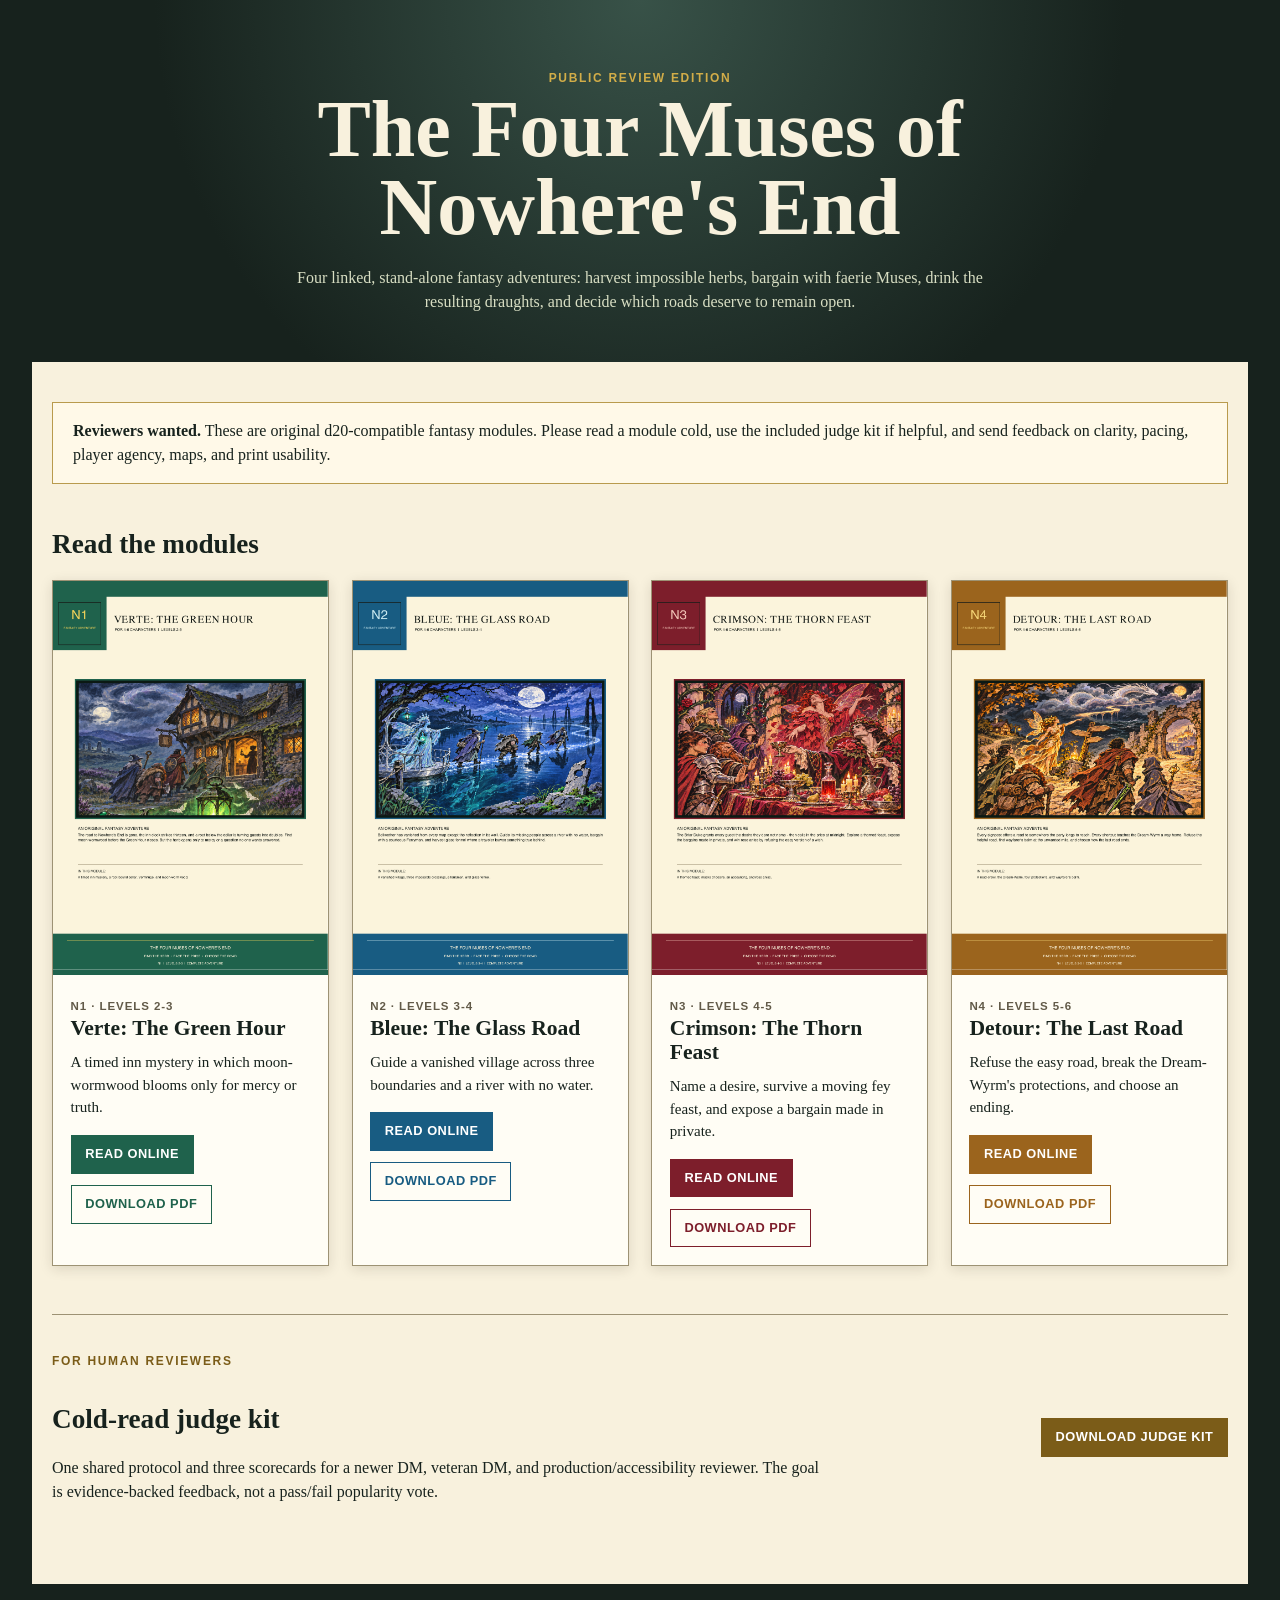
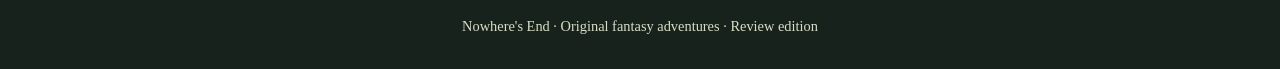
==== docs/index.html @ c0ccd713 "Add public review site" ====
<!doctype html>
<html lang="en">
<head>
  <meta charset="utf-8">
  <meta name="viewport" content="width=device-width, initial-scale=1">
  <title>The Four Muses of Nowhere's End - Review Edition</title>
  <meta name="description" content="Public review edition of four original fantasy adventure modules.">
  <style>
    :root { --ink:#17221d; --paper:#f8f1dd; --gold:#d2ad48; }
    * { box-sizing:border-box; }
    body { margin:0; color:var(--ink); background:#17221d; font:16px/1.5 Georgia, serif; }
    header { padding:4.5rem 1.25rem 3rem; text-align:center; color:var(--paper); background:radial-gradient(circle at 50% 0,#385248,#17221d 66%); }
    .eyebrow { font:700 .75rem/1 Arial,sans-serif; letter-spacing:.14em; text-transform:uppercase; color:var(--gold); }
    h1 { max-width:58rem; margin:.35rem auto; font-size:clamp(2.5rem,7vw,5rem); line-height:.98; }
    header p { max-width:45rem; margin:1.2rem auto 0; color:#d8dec3; }
    main { max-width:76rem; margin:0 auto; padding:2.5rem 1.25rem 4rem; background:var(--paper); }
    .notice { border:1px solid #b99b4d; background:#fff9e8; padding:1rem 1.25rem; margin:0 0 2.5rem; }
    h2 { font-size:1.7rem; margin:2rem 0 1rem; }
    .modules { display:grid; grid-template-columns:repeat(auto-fit,minmax(240px,1fr)); gap:1.4rem; }
    article { display:flex; flex-direction:column; min-height:100%; border:1px solid #9d9274; background:#fffdf5; box-shadow:0 3px 12px #231b0b22; }
    article img { width:100%; display:block; border-bottom:5px solid var(--module); }
    article div { padding:1.1rem; }
    article h3 { margin:0; font-size:1.35rem; line-height:1.1; }
    article p { margin:.65rem 0 1rem; font-size:.94rem; }
    .meta { font:700 .72rem/1 Arial,sans-serif; letter-spacing:.08em; text-transform:uppercase; color:#625a48; }
    .actions { display:flex; gap:.7rem; flex-wrap:wrap; margin-top:auto; }
    a, button { font:700 .8rem/1 Arial,sans-serif; letter-spacing:.04em; text-transform:uppercase; }
    .button { display:inline-block; padding:.75rem .85rem; border:1px solid var(--module); color:#fff; background:var(--module); text-decoration:none; cursor:pointer; }
    .button.alt { background:transparent; color:var(--module); }
    .review { display:grid; grid-template-columns:1fr auto; gap:1.5rem; align-items:center; border-top:1px solid #9d9274; margin-top:3rem; padding-top:2.5rem; }
    .review p { max-width:48rem; }
    dialog { width:min(96vw,1100px); height:min(94vh,900px); border:0; padding:0; box-shadow:0 20px 70px #0008; }
    dialog::backdrop { background:#000b; }
    dialog iframe { width:100%; height:100%; border:0; }
    dialog button { position:absolute; top:.5rem; right:.5rem; z-index:2; padding:.6rem; border:1px solid #fff; background:#17221d; color:#fff; cursor:pointer; }
    footer { text-align:center; color:#d8dec3; padding:2rem 1rem; font-size:.9rem; }
    @media (max-width:600px) { .review { grid-template-columns:1fr; } }
  </style>
</head>
<body>
  <header>
    <div class="eyebrow">Public review edition</div>
    <h1>The Four Muses of Nowhere's End</h1>
    <p>Four linked, stand-alone fantasy adventures: harvest impossible herbs, bargain with faerie Muses, drink the resulting draughts, and decide which roads deserve to remain open.</p>
  </header>
  <main>
    <div class="notice"><strong>Reviewers wanted.</strong> These are original d20-compatible fantasy modules. Please read a module cold, use the included judge kit if helpful, and send feedback on clarity, pacing, player agency, maps, and print usability.</div>
    <h2>Read the modules</h2>
    <section class="modules">
      <article style="--module:#1f624c"><img src="covers/n1.png" alt="Verte: The Green Hour cover"><div><span class="meta">N1 · Levels 2-3</span><h3>Verte: The Green Hour</h3><p>A timed inn mystery in which moon-wormwood blooms only for mercy or truth.</p><nav class="actions"><button class="button" data-pdf="pdf/n1-verte-the-green-hour.pdf">Read online</button><a class="button alt" href="pdf/n1-verte-the-green-hour.pdf" download>Download PDF</a></nav></div></article>
      <article style="--module:#185c82"><img src="covers/n2.png" alt="Bleue: The Glass Road cover"><div><span class="meta">N2 · Levels 3-4</span><h3>Bleue: The Glass Road</h3><p>Guide a vanished village across three boundaries and a river with no water.</p><nav class="actions"><button class="button" data-pdf="pdf/n2-bleue-the-glass-road.pdf">Read online</button><a class="button alt" href="pdf/n2-bleue-the-glass-road.pdf" download>Download PDF</a></nav></div></article>
      <article style="--module:#7d1e2b"><img src="covers/n3.png" alt="Crimson: The Thorn Feast cover"><div><span class="meta">N3 · Levels 4-5</span><h3>Crimson: The Thorn Feast</h3><p>Name a desire, survive a moving fey feast, and expose a bargain made in private.</p><nav class="actions"><button class="button" data-pdf="pdf/n3-crimson-the-thorn-feast.pdf">Read online</button><a class="button alt" href="pdf/n3-crimson-the-thorn-feast.pdf" download>Download PDF</a></nav></div></article>
      <article style="--module:#9b641d"><img src="covers/n4.png" alt="Detour: The Last Road cover"><div><span class="meta">N4 · Levels 5-6</span><h3>Detour: The Last Road</h3><p>Refuse the easy road, break the Dream-Wyrm's protections, and choose an ending.</p><nav class="actions"><button class="button" data-pdf="pdf/n4-detour-the-last-road.pdf">Read online</button><a class="button alt" href="pdf/n4-detour-the-last-road.pdf" download>Download PDF</a></nav></div></article>
    </section>
    <section class="review"><div><div class="eyebrow" style="color:#7b5c18">For human reviewers</div><h2>Cold-read judge kit</h2><p>One shared protocol and three scorecards for a newer DM, veteran DM, and production/accessibility reviewer. The goal is evidence-backed feedback, not a pass/fail popularity vote.</p></div><a class="button" style="--module:#7b5c18;background:#7b5c18" href="pdf/four-muses-human-cold-read-kit.pdf" download>Download judge kit</a></section>
  </main>
  <footer>Nowhere's End · Original fantasy adventures · Review edition</footer>
  <dialog id="reader"><button aria-label="Close reader">Close</button><iframe title="Module PDF reader"></iframe></dialog>
  <script>
    const reader = document.querySelector('#reader'), frame = reader.querySelector('iframe');
    document.querySelectorAll('[data-pdf]').forEach(button => button.addEventListener('click', () => { frame.src = button.dataset.pdf; reader.showModal(); }));
    reader.querySelector('button').addEventListener('click', () => { reader.close(); frame.src = ''; });
  </script>
</body>
</html>
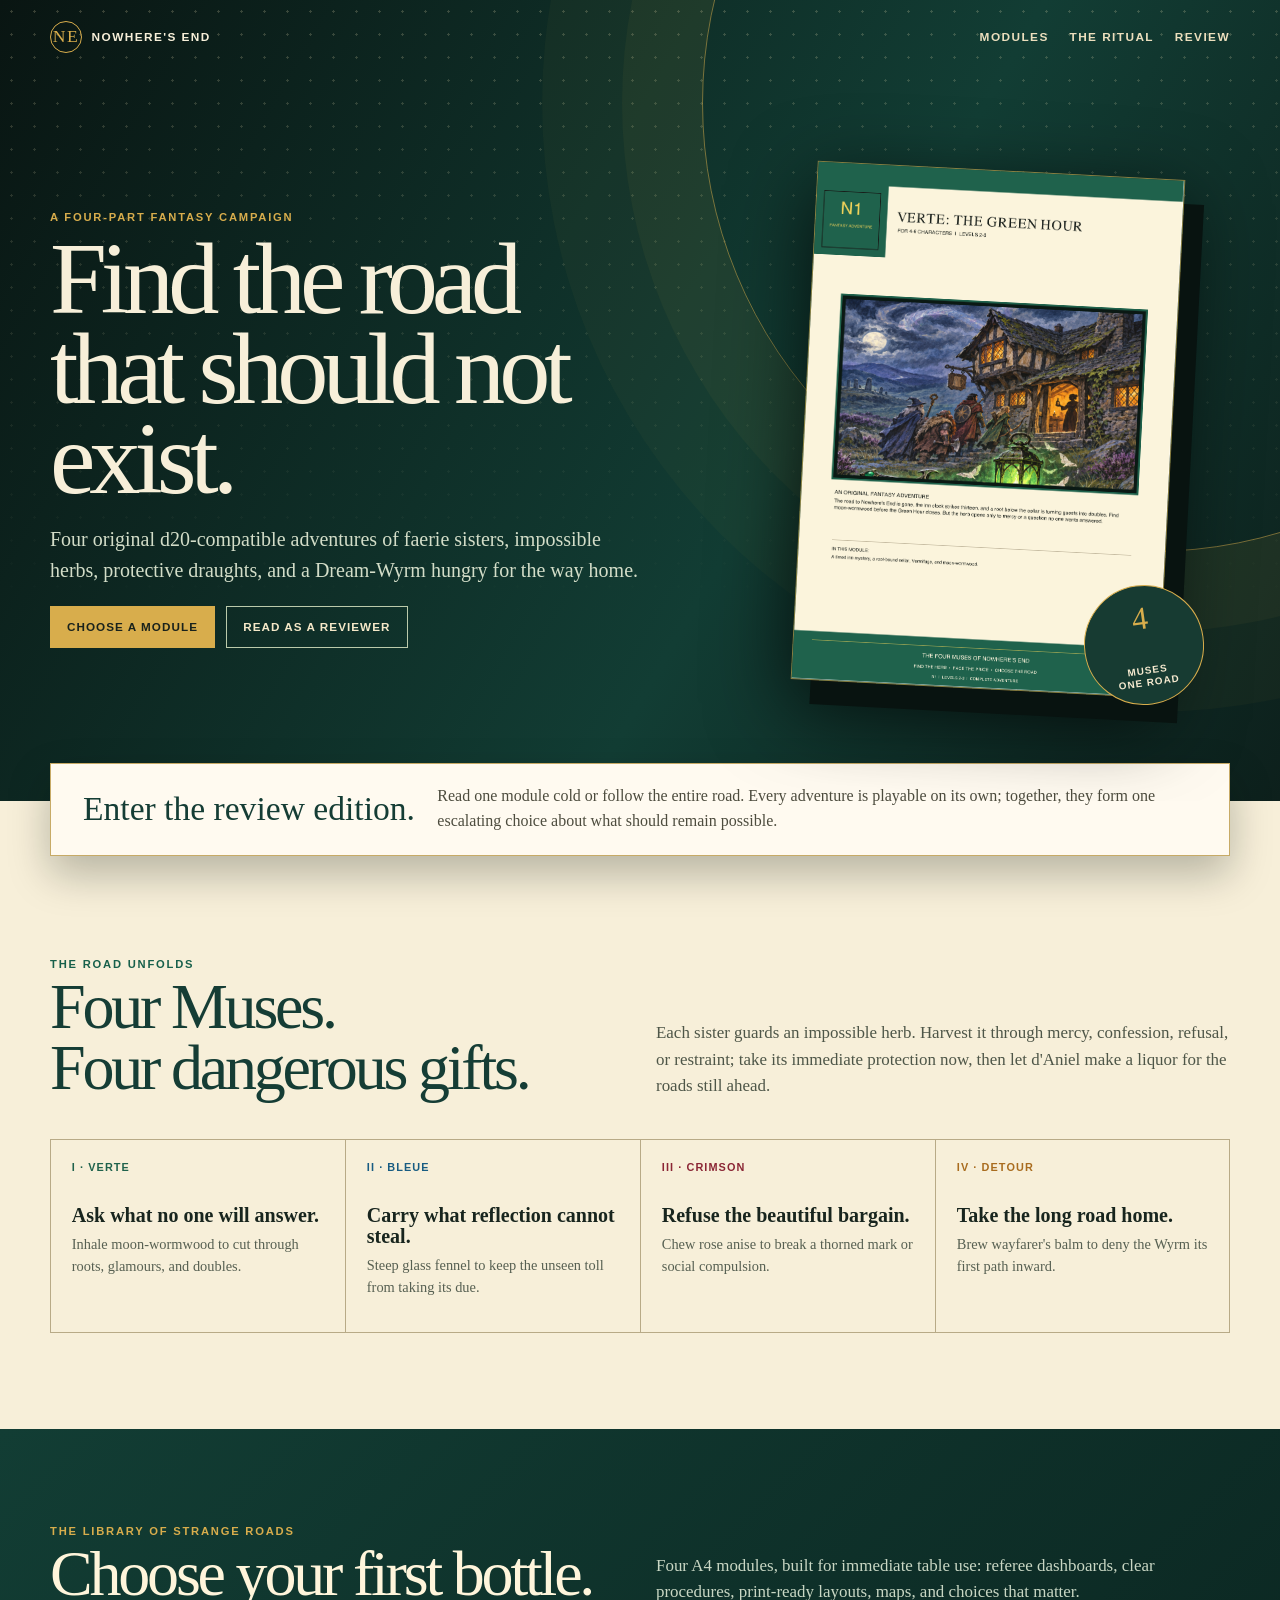
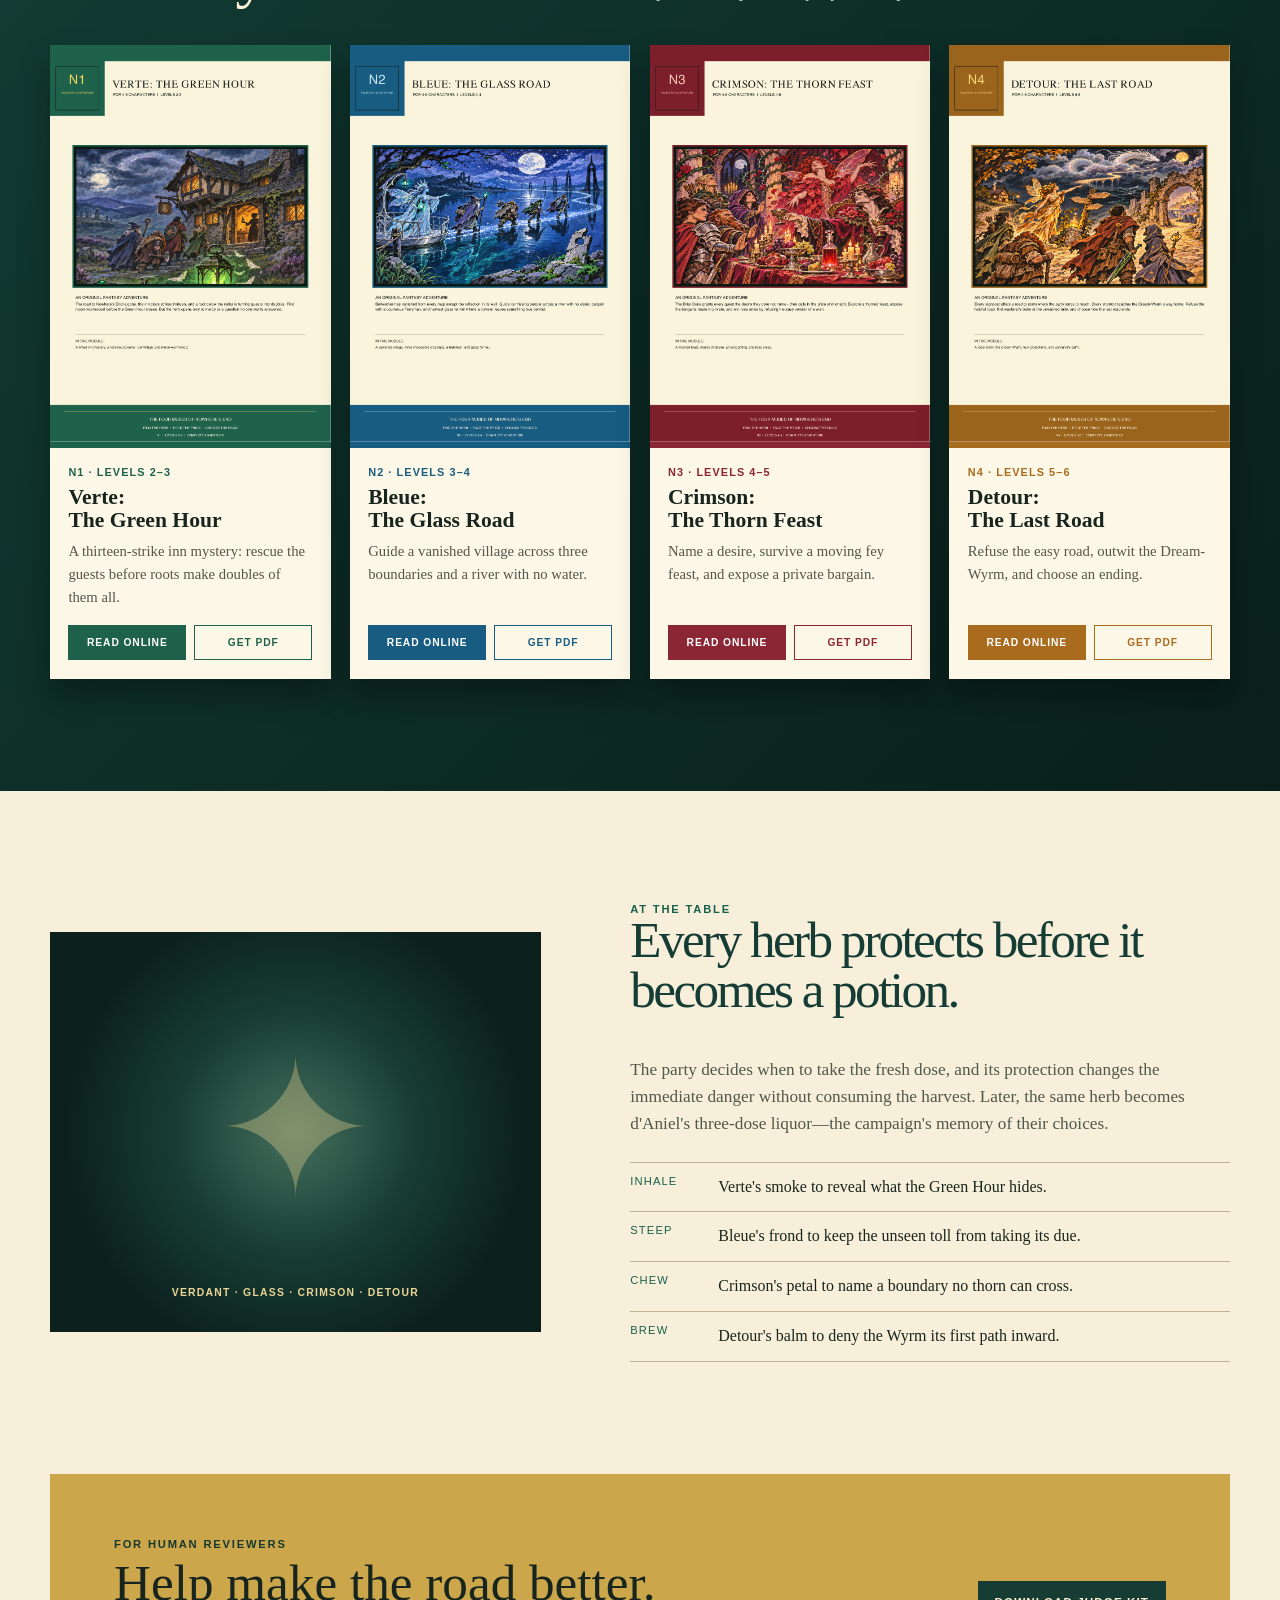
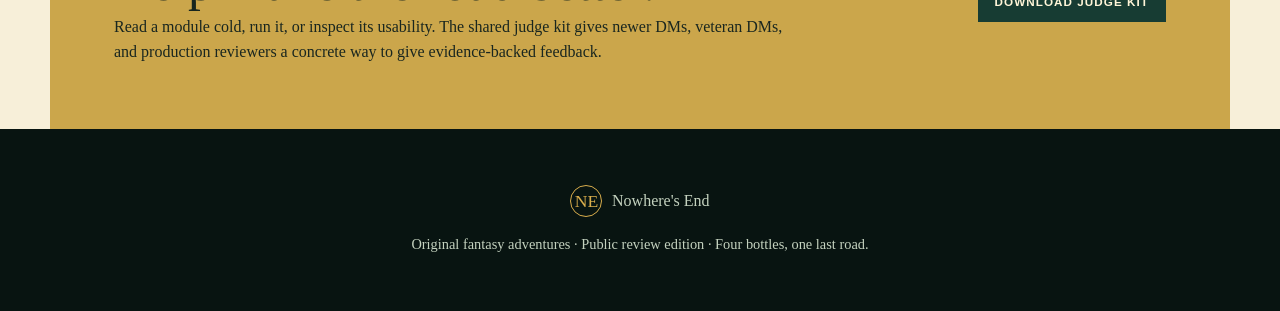
==== commit f84e6149: "Create compelling campaign review homepage" ====
--- a/docs/index.html
+++ b/docs/index.html
@@ -1,65 +1,25 @@
 <!doctype html>
 <html lang="en">
 <head>
-  <meta charset="utf-8">
-  <meta name="viewport" content="width=device-width, initial-scale=1">
-  <title>The Four Muses of Nowhere's End - Review Edition</title>
-  <meta name="description" content="Public review edition of four original fantasy adventure modules.">
+  <meta charset="utf-8"><meta name="viewport" content="width=device-width, initial-scale=1">
+  <title>The Four Muses of Nowhere's End</title>
+  <meta name="description" content="Four linked fantasy adventures of faerie bargains, impossible herbs, and the last road home.">
   <style>
-    :root { --ink:#17221d; --paper:#f8f1dd; --gold:#d2ad48; }
-    * { box-sizing:border-box; }
-    body { margin:0; color:var(--ink); background:#17221d; font:16px/1.5 Georgia, serif; }
-    header { padding:4.5rem 1.25rem 3rem; text-align:center; color:var(--paper); background:radial-gradient(circle at 50% 0,#385248,#17221d 66%); }
-    .eyebrow { font:700 .75rem/1 Arial,sans-serif; letter-spacing:.14em; text-transform:uppercase; color:var(--gold); }
-    h1 { max-width:58rem; margin:.35rem auto; font-size:clamp(2.5rem,7vw,5rem); line-height:.98; }
-    header p { max-width:45rem; margin:1.2rem auto 0; color:#d8dec3; }
-    main { max-width:76rem; margin:0 auto; padding:2.5rem 1.25rem 4rem; background:var(--paper); }
-    .notice { border:1px solid #b99b4d; background:#fff9e8; padding:1rem 1.25rem; margin:0 0 2.5rem; }
-    h2 { font-size:1.7rem; margin:2rem 0 1rem; }
-    .modules { display:grid; grid-template-columns:repeat(auto-fit,minmax(240px,1fr)); gap:1.4rem; }
-    article { display:flex; flex-direction:column; min-height:100%; border:1px solid #9d9274; background:#fffdf5; box-shadow:0 3px 12px #231b0b22; }
-    article img { width:100%; display:block; border-bottom:5px solid var(--module); }
-    article div { padding:1.1rem; }
-    article h3 { margin:0; font-size:1.35rem; line-height:1.1; }
-    article p { margin:.65rem 0 1rem; font-size:.94rem; }
-    .meta { font:700 .72rem/1 Arial,sans-serif; letter-spacing:.08em; text-transform:uppercase; color:#625a48; }
-    .actions { display:flex; gap:.7rem; flex-wrap:wrap; margin-top:auto; }
-    a, button { font:700 .8rem/1 Arial,sans-serif; letter-spacing:.04em; text-transform:uppercase; }
-    .button { display:inline-block; padding:.75rem .85rem; border:1px solid var(--module); color:#fff; background:var(--module); text-decoration:none; cursor:pointer; }
-    .button.alt { background:transparent; color:var(--module); }
-    .review { display:grid; grid-template-columns:1fr auto; gap:1.5rem; align-items:center; border-top:1px solid #9d9274; margin-top:3rem; padding-top:2.5rem; }
-    .review p { max-width:48rem; }
-    dialog { width:min(96vw,1100px); height:min(94vh,900px); border:0; padding:0; box-shadow:0 20px 70px #0008; }
-    dialog::backdrop { background:#000b; }
-    dialog iframe { width:100%; height:100%; border:0; }
-    dialog button { position:absolute; top:.5rem; right:.5rem; z-index:2; padding:.6rem; border:1px solid #fff; background:#17221d; color:#fff; cursor:pointer; }
-    footer { text-align:center; color:#d8dec3; padding:2rem 1rem; font-size:.9rem; }
-    @media (max-width:600px) { .review { grid-template-columns:1fr; } }
+    :root{--night:#0a1715;--green:#153d35;--paper:#f7efd9;--gold:#d8ad4c;--ink:#18251e}*{box-sizing:border-box}html{scroll-behavior:smooth}body{margin:0;background:var(--night);color:var(--ink);font:16px/1.55 Georgia,serif}.hero{position:relative;overflow:hidden;color:var(--paper);background:linear-gradient(120deg,#091512,#123d34 60%,#0d201c);min-height:730px}.hero:before{content:"";position:absolute;inset:0;opacity:.2;background-image:radial-gradient(#f6e9ba 1px,transparent 1.4px);background-size:23px 23px;mask-image:linear-gradient(#000,transparent 78%)}.hero:after{content:"";position:absolute;width:70vw;height:70vw;right:-25vw;top:-27vw;border:1px solid #d8ad4c88;border-radius:50%;box-shadow:0 0 0 5rem #d8ad4c0b,0 0 0 10rem #d8ad4c08}.wide{width:min(1180px,calc(100% - 2.5rem));margin:auto}.nav{position:relative;z-index:1;display:flex;justify-content:space-between;align-items:center;padding:1.3rem 0;font:700 .74rem Arial,sans-serif;letter-spacing:.12em;text-transform:uppercase}.brand{display:flex;gap:.6rem;align-items:center;color:inherit;text-decoration:none}.brand b{display:grid;place-items:center;width:2rem;aspect-ratio:1;border:1px solid var(--gold);border-radius:50%;color:var(--gold);font:1.1rem Georgia,serif}.links{display:flex;gap:1.3rem}.links a{color:#ecdfbd;text-decoration:none}.links a:hover{color:var(--gold)}.hero-grid{position:relative;z-index:1;display:grid;grid-template-columns:1.1fr .9fr;align-items:center;gap:clamp(2rem,8vw,8rem);padding:5rem 0 6rem}.eyebrow{color:var(--gold);font:700 .7rem Arial,sans-serif;letter-spacing:.16em;text-transform:uppercase}h1,h2,h3,p{margin-top:0}h1{max-width:11ch;margin:.7rem 0 1.2rem;font-size:clamp(3.6rem,8vw,7rem);line-height:.88;letter-spacing:-.06em;font-weight:400}.lead{max-width:37rem;color:#d3ddc8;font-size:clamp(1.05rem,1.6vw,1.25rem)}.buttons{display:flex;gap:.7rem;flex-wrap:wrap}.btn{display:inline-block;padding:.84rem 1rem;border:1px solid var(--gold);background:var(--gold);color:#19221c;font:700 .73rem Arial,sans-serif;letter-spacing:.09em;text-decoration:none;text-transform:uppercase;cursor:pointer;transition:.2s}.btn:hover{transform:translateY(-2px);background:#f1cf75}.btn.ghost{background:transparent;color:#f5e8c8;border-color:#bbcaab}.art{position:relative;justify-self:center;width:min(100%,400px);padding:1rem}.art img{display:block;width:100%;border:1px solid #d8ad4c99;box-shadow:20px 24px 0 #081310,0 24px 80px #000b;transform:rotate(3deg)}.seal{position:absolute;right:-1rem;bottom:0;display:grid;place-items:center;width:7.5rem;aspect-ratio:1;border:1px solid var(--gold);border-radius:50%;background:#173b32;color:#f6ead0;text-align:center;font:700 .62rem/1.15 Arial,sans-serif;letter-spacing:.1em;text-transform:uppercase;transform:rotate(-8deg)}.seal b{display:block;color:var(--gold);font:2rem/1 Georgia,serif}main{background:var(--paper)}.notice{position:relative;top:-2.4rem;display:grid;grid-template-columns:auto 1fr;gap:1.4rem;align-items:center;padding:1.3rem 2rem;background:#fffaf0;border:1px solid #c7aa66;box-shadow:0 18px 42px #06110d44}.notice strong{font:clamp(1.4rem,3vw,2.1rem)/1 Georgia,serif;color:var(--green)}.notice p{margin:0;color:#4d4c3e}.section{padding:4rem 0 6rem}.heading{display:grid;grid-template-columns:1fr 1fr;gap:2rem;align-items:end;margin-bottom:2.5rem}.heading h2{margin:.45rem 0 0;color:#153d35;font-size:clamp(2.3rem,5vw,4.2rem);line-height:.95;letter-spacing:-.05em;font-weight:400}.heading p{margin:0;color:#4e5648;font-size:1.06rem}.path{display:grid;grid-template-columns:repeat(4,1fr);border-top:1px solid #b8aa87;border-bottom:1px solid #b8aa87}.path article{padding:1.3rem;min-height:12rem;border-left:1px solid #b8aa87}.path article:last-child{border-right:1px solid #b8aa87}.path span,.meta{display:block;margin-bottom:2rem;color:var(--accent);font:700 .68rem Arial,sans-serif;letter-spacing:.1em;text-transform:uppercase}.path h3{margin:0 0 .45rem;font-size:1.25rem;line-height:1.05}.path p{margin:0;color:#576052;font-size:.9rem}.library{padding:6rem 0 7rem;background:linear-gradient(135deg,#123d34,#091f1b);color:var(--paper)}.library .heading h2{color:#fff5db}.library .heading p{color:#c9d7c4}.modules{display:grid;grid-template-columns:repeat(4,1fr);gap:1.2rem}.card{display:flex;flex-direction:column;background:#fdf7e7;color:var(--ink);box-shadow:0 18px 30px #0005;transition:.2s}.card:hover{transform:translateY(-7px);box-shadow:0 28px 42px #0007}.card img{width:100%;display:block;border-bottom:6px solid var(--accent)}.copy{display:flex;flex:1;flex-direction:column;padding:1.15rem}.meta{margin-bottom:.5rem}.card h3{margin:0 0 .55rem;font-size:1.35rem;line-height:1.05}.card p{margin:0 0 1rem;color:#50584d;font-size:.92rem}.actions{display:grid;grid-template-columns:1fr 1fr;gap:.5rem;margin-top:auto}.actions .btn{padding:.7rem .4rem;background:var(--accent);border-color:var(--accent);color:white;text-align:center;font-size:.64rem}.actions .alt{background:transparent;color:var(--accent)}.ritual{display:grid;grid-template-columns:.9fr 1.1fr;gap:clamp(2rem,7vw,7rem);align-items:center;padding:7rem 0}.plate{min-height:25rem;display:grid;place-items:center;background:radial-gradient(circle,#466f5d 0,#173d35 38%,#0c211d 72%);overflow:hidden}.plate:before{content:"✦";color:#ecd48d;font-size:12rem;opacity:.35}.plate:after{content:"Verdant · Glass · Crimson · Detour";position:absolute;color:#e9d595;font:700 .65rem Arial,sans-serif;letter-spacing:.12em;text-transform:uppercase;transform:translateY(10rem)}.ritual h2{color:#153d35;font-size:clamp(2.2rem,4vw,3.7rem);line-height:.98;font-weight:400;letter-spacing:-.05em}.ritual p{color:#4f584b;font-size:1.08rem}.ritual ul{padding:0;margin:1.5rem 0 0;list-style:none;border-top:1px solid #c0b28f}.ritual li{display:flex;gap:1rem;padding:.75rem 0;border-bottom:1px solid #c0b28f}.ritual li b{min-width:4.5rem;color:#17604b;font:.7rem Arial,sans-serif;letter-spacing:.1em;text-transform:uppercase}.review{display:grid;grid-template-columns:1fr auto;gap:2rem;align-items:center;padding:4rem clamp(1.4rem,5vw,5rem);background:#cba64b;color:#19261f}.review h2{margin:.45rem 0;color:#17251e;font-size:clamp(2rem,4vw,3.2rem);line-height:1;font-weight:400}.review p{max-width:43rem;margin:0}.review .btn{white-space:nowrap;background:#173c33;border-color:#173c33;color:#fff5d8}footer{padding:3.5rem 1.25rem;background:#081411;color:#c4d2bf;text-align:center}footer .brand{justify-content:center;margin-bottom:1rem}footer p{margin:0;font-size:.9rem}dialog{width:min(96vw,1120px);height:min(94vh,900px);border:0;padding:0;background:#0d1916;box-shadow:0 22px 90px #000c}dialog::backdrop{background:#000c}dialog iframe{width:100%;height:100%;border:0}dialog button{position:absolute;top:.7rem;right:.7rem;z-index:2;padding:.7rem .85rem;border:1px solid #f3e6c7;background:#10211d;color:#fff7e2;font:700 .7rem Arial,sans-serif;letter-spacing:.08em;text-transform:uppercase;cursor:pointer}@media(max-width:850px){.hero{min-height:auto}.hero-grid,.ritual{grid-template-columns:1fr}.art{grid-row:1;width:min(75%,360px)}.heading{grid-template-columns:1fr}.modules,.path{grid-template-columns:repeat(2,1fr)}.path article:nth-child(3){border-left:0}}@media(max-width:540px){.links{gap:.7rem;font-size:.62rem}.links a:last-child{display:none}h1{font-size:clamp(3.3rem,17vw,5rem)}.modules{grid-template-columns:1fr;max-width:330px;margin:auto}.path{grid-template-columns:1fr}.path article,.path article:nth-child(3){border-right:1px solid #b8aa87;border-left:1px solid #b8aa87}.notice,.review{grid-template-columns:1fr}.review .btn{justify-self:start}}
   </style>
 </head>
 <body>
-  <header>
-    <div class="eyebrow">Public review edition</div>
-    <h1>The Four Muses of Nowhere's End</h1>
-    <p>Four linked, stand-alone fantasy adventures: harvest impossible herbs, bargain with faerie Muses, drink the resulting draughts, and decide which roads deserve to remain open.</p>
-  </header>
-  <main>
-    <div class="notice"><strong>Reviewers wanted.</strong> These are original d20-compatible fantasy modules. Please read a module cold, use the included judge kit if helpful, and send feedback on clarity, pacing, player agency, maps, and print usability.</div>
-    <h2>Read the modules</h2>
-    <section class="modules">
-      <article style="--module:#1f624c"><img src="covers/n1.png" alt="Verte: The Green Hour cover"><div><span class="meta">N1 · Levels 2-3</span><h3>Verte: The Green Hour</h3><p>A timed inn mystery in which moon-wormwood blooms only for mercy or truth.</p><nav class="actions"><button class="button" data-pdf="pdf/n1-verte-the-green-hour.pdf">Read online</button><a class="button alt" href="pdf/n1-verte-the-green-hour.pdf" download>Download PDF</a></nav></div></article>
-      <article style="--module:#185c82"><img src="covers/n2.png" alt="Bleue: The Glass Road cover"><div><span class="meta">N2 · Levels 3-4</span><h3>Bleue: The Glass Road</h3><p>Guide a vanished village across three boundaries and a river with no water.</p><nav class="actions"><button class="button" data-pdf="pdf/n2-bleue-the-glass-road.pdf">Read online</button><a class="button alt" href="pdf/n2-bleue-the-glass-road.pdf" download>Download PDF</a></nav></div></article>
-      <article style="--module:#7d1e2b"><img src="covers/n3.png" alt="Crimson: The Thorn Feast cover"><div><span class="meta">N3 · Levels 4-5</span><h3>Crimson: The Thorn Feast</h3><p>Name a desire, survive a moving fey feast, and expose a bargain made in private.</p><nav class="actions"><button class="button" data-pdf="pdf/n3-crimson-the-thorn-feast.pdf">Read online</button><a class="button alt" href="pdf/n3-crimson-the-thorn-feast.pdf" download>Download PDF</a></nav></div></article>
-      <article style="--module:#9b641d"><img src="covers/n4.png" alt="Detour: The Last Road cover"><div><span class="meta">N4 · Levels 5-6</span><h3>Detour: The Last Road</h3><p>Refuse the easy road, break the Dream-Wyrm's protections, and choose an ending.</p><nav class="actions"><button class="button" data-pdf="pdf/n4-detour-the-last-road.pdf">Read online</button><a class="button alt" href="pdf/n4-detour-the-last-road.pdf" download>Download PDF</a></nav></div></article>
-    </section>
-    <section class="review"><div><div class="eyebrow" style="color:#7b5c18">For human reviewers</div><h2>Cold-read judge kit</h2><p>One shared protocol and three scorecards for a newer DM, veteran DM, and production/accessibility reviewer. The goal is evidence-backed feedback, not a pass/fail popularity vote.</p></div><a class="button" style="--module:#7b5c18;background:#7b5c18" href="pdf/four-muses-human-cold-read-kit.pdf" download>Download judge kit</a></section>
-  </main>
-  <footer>Nowhere's End · Original fantasy adventures · Review edition</footer>
-  <dialog id="reader"><button aria-label="Close reader">Close</button><iframe title="Module PDF reader"></iframe></dialog>
-  <script>
-    const reader = document.querySelector('#reader'), frame = reader.querySelector('iframe');
-    document.querySelectorAll('[data-pdf]').forEach(button => button.addEventListener('click', () => { frame.src = button.dataset.pdf; reader.showModal(); }));
-    reader.querySelector('button').addEventListener('click', () => { reader.close(); frame.src = ''; });
-  </script>
-</body>
-</html>
+  <header class="hero" id="top"><nav class="nav wide"><a class="brand" href="#top"><b>NE</b>Nowhere's End</a><div class="links"><a href="#modules">Modules</a><a href="#ritual">The ritual</a><a href="#review">Review</a></div></nav><div class="hero-grid wide"><div><div class="eyebrow">A four-part fantasy campaign</div><h1>Find the road that should not exist.</h1><p class="lead">Four original d20-compatible adventures of faerie sisters, impossible herbs, protective draughts, and a Dream-Wyrm hungry for the way home.</p><div class="buttons"><a class="btn" href="#modules">Choose a module</a><a class="btn ghost" href="#review">Read as a reviewer</a></div></div><div class="art"><img src="covers/n1.png" alt="The cover of Verte: The Green Hour"><div class="seal"><b>4</b>Muses<br>one road</div></div></div></header>
+  <main><div class="wide"><section class="notice"><strong>Enter the review edition.</strong><p>Read one module cold or follow the entire road. Every adventure is playable on its own; together, they form one escalating choice about what should remain possible.</p></section></div>
+    <section class="section wide"><div class="heading"><div><div class="eyebrow" style="color:#17604b">The road unfolds</div><h2>Four Muses.<br>Four dangerous gifts.</h2></div><p>Each sister guards an impossible herb. Harvest it through mercy, confession, refusal, or restraint; take its immediate protection now, then let d'Aniel make a liquor for the roads still ahead.</p></div><div class="path"><article style="--accent:#1f624c"><span>I · Verte</span><h3>Ask what no one will answer.</h3><p>Inhale moon-wormwood to cut through roots, glamours, and doubles.</p></article><article style="--accent:#185c82"><span>II · Bleue</span><h3>Carry what reflection cannot steal.</h3><p>Steep glass fennel to keep the unseen toll from taking its due.</p></article><article style="--accent:#8b2635"><span>III · Crimson</span><h3>Refuse the beautiful bargain.</h3><p>Chew rose anise to break a thorned mark or social compulsion.</p></article><article style="--accent:#a96c1f"><span>IV · Detour</span><h3>Take the long road home.</h3><p>Brew wayfarer's balm to deny the Wyrm its first path inward.</p></article></div></section>
+    <section class="library" id="modules"><div class="wide"><div class="heading"><div><div class="eyebrow">The library of strange roads</div><h2>Choose your first bottle.</h2></div><p>Four A4 modules, built for immediate table use: referee dashboards, clear procedures, print-ready layouts, maps, and choices that matter.</p></div><div class="modules">
+      <article class="card" style="--accent:#1f624c"><img src="covers/n1.png" alt="Verte: The Green Hour cover"><div class="copy"><span class="meta">N1 · Levels 2–3</span><h3>Verte:<br>The Green Hour</h3><p>A thirteen-strike inn mystery: rescue the guests before roots make doubles of them all.</p><nav class="actions" aria-label="Verte options"><button class="btn" data-pdf="pdf/n1-verte-the-green-hour.pdf">Read online</button><a class="btn alt" href="pdf/n1-verte-the-green-hour.pdf" download>Get PDF</a></nav></div></article>
+      <article class="card" style="--accent:#185c82"><img src="covers/n2.png" alt="Bleue: The Glass Road cover"><div class="copy"><span class="meta">N2 · Levels 3–4</span><h3>Bleue:<br>The Glass Road</h3><p>Guide a vanished village across three boundaries and a river with no water.</p><nav class="actions" aria-label="Bleue options"><button class="btn" data-pdf="pdf/n2-bleue-the-glass-road.pdf">Read online</button><a class="btn alt" href="pdf/n2-bleue-the-glass-road.pdf" download>Get PDF</a></nav></div></article>
+      <article class="card" style="--accent:#8b2635"><img src="covers/n3.png" alt="Crimson: The Thorn Feast cover"><div class="copy"><span class="meta">N3 · Levels 4–5</span><h3>Crimson:<br>The Thorn Feast</h3><p>Name a desire, survive a moving fey feast, and expose a private bargain.</p><nav class="actions" aria-label="Crimson options"><button class="btn" data-pdf="pdf/n3-crimson-the-thorn-feast.pdf">Read online</button><a class="btn alt" href="pdf/n3-crimson-the-thorn-feast.pdf" download>Get PDF</a></nav></div></article>
+      <article class="card" style="--accent:#a96c1f"><img src="covers/n4.png" alt="Detour: The Last Road cover"><div class="copy"><span class="meta">N4 · Levels 5–6</span><h3>Detour:<br>The Last Road</h3><p>Refuse the easy road, outwit the Dream-Wyrm, and choose an ending.</p><nav class="actions" aria-label="Detour options"><button class="btn" data-pdf="pdf/n4-detour-the-last-road.pdf">Read online</button><a class="btn alt" href="pdf/n4-detour-the-last-road.pdf" download>Get PDF</a></nav></div></article>
+    </div></div></section>
+    <section class="ritual wide" id="ritual"><div class="plate" aria-hidden="true"></div><div><div class="eyebrow" style="color:#17604b">At the table</div><h2>Every herb protects before it becomes a potion.</h2><p>The party decides when to take the fresh dose, and its protection changes the immediate danger without consuming the harvest. Later, the same herb becomes d'Aniel's three-dose liquor—the campaign's memory of their choices.</p><ul><li><b>Inhale</b>Verte's smoke to reveal what the Green Hour hides.</li><li><b>Steep</b>Bleue's frond to keep the unseen toll from taking its due.</li><li><b>Chew</b>Crimson's petal to name a boundary no thorn can cross.</li><li><b>Brew</b>Detour's balm to deny the Wyrm its first path inward.</li></ul></div></section>
+    <section class="review wide" id="review"><div><div class="eyebrow" style="color:#18392f">For human reviewers</div><h2>Help make the road better.</h2><p>Read a module cold, run it, or inspect its usability. The shared judge kit gives newer DMs, veteran DMs, and production reviewers a concrete way to give evidence-backed feedback.</p></div><a class="btn" href="pdf/four-muses-human-cold-read-kit.pdf" download>Download judge kit</a></section>
+  </main><footer><a class="brand" href="#top"><b>NE</b>Nowhere's End</a><p>Original fantasy adventures · Public review edition · Four bottles, one last road.</p></footer>
+  <dialog id="reader"><button aria-label="Close reader">Close</button><iframe title="Module PDF reader"></iframe></dialog><script>const reader=document.querySelector('#reader'),frame=reader.querySelector('iframe');document.querySelectorAll('[data-pdf]').forEach(b=>b.addEventListener('click',()=>{frame.src=b.dataset.pdf;reader.showModal()}));reader.querySelector('button').addEventListener('click',()=>{reader.close();frame.src=''})</script>
+</body></html>
